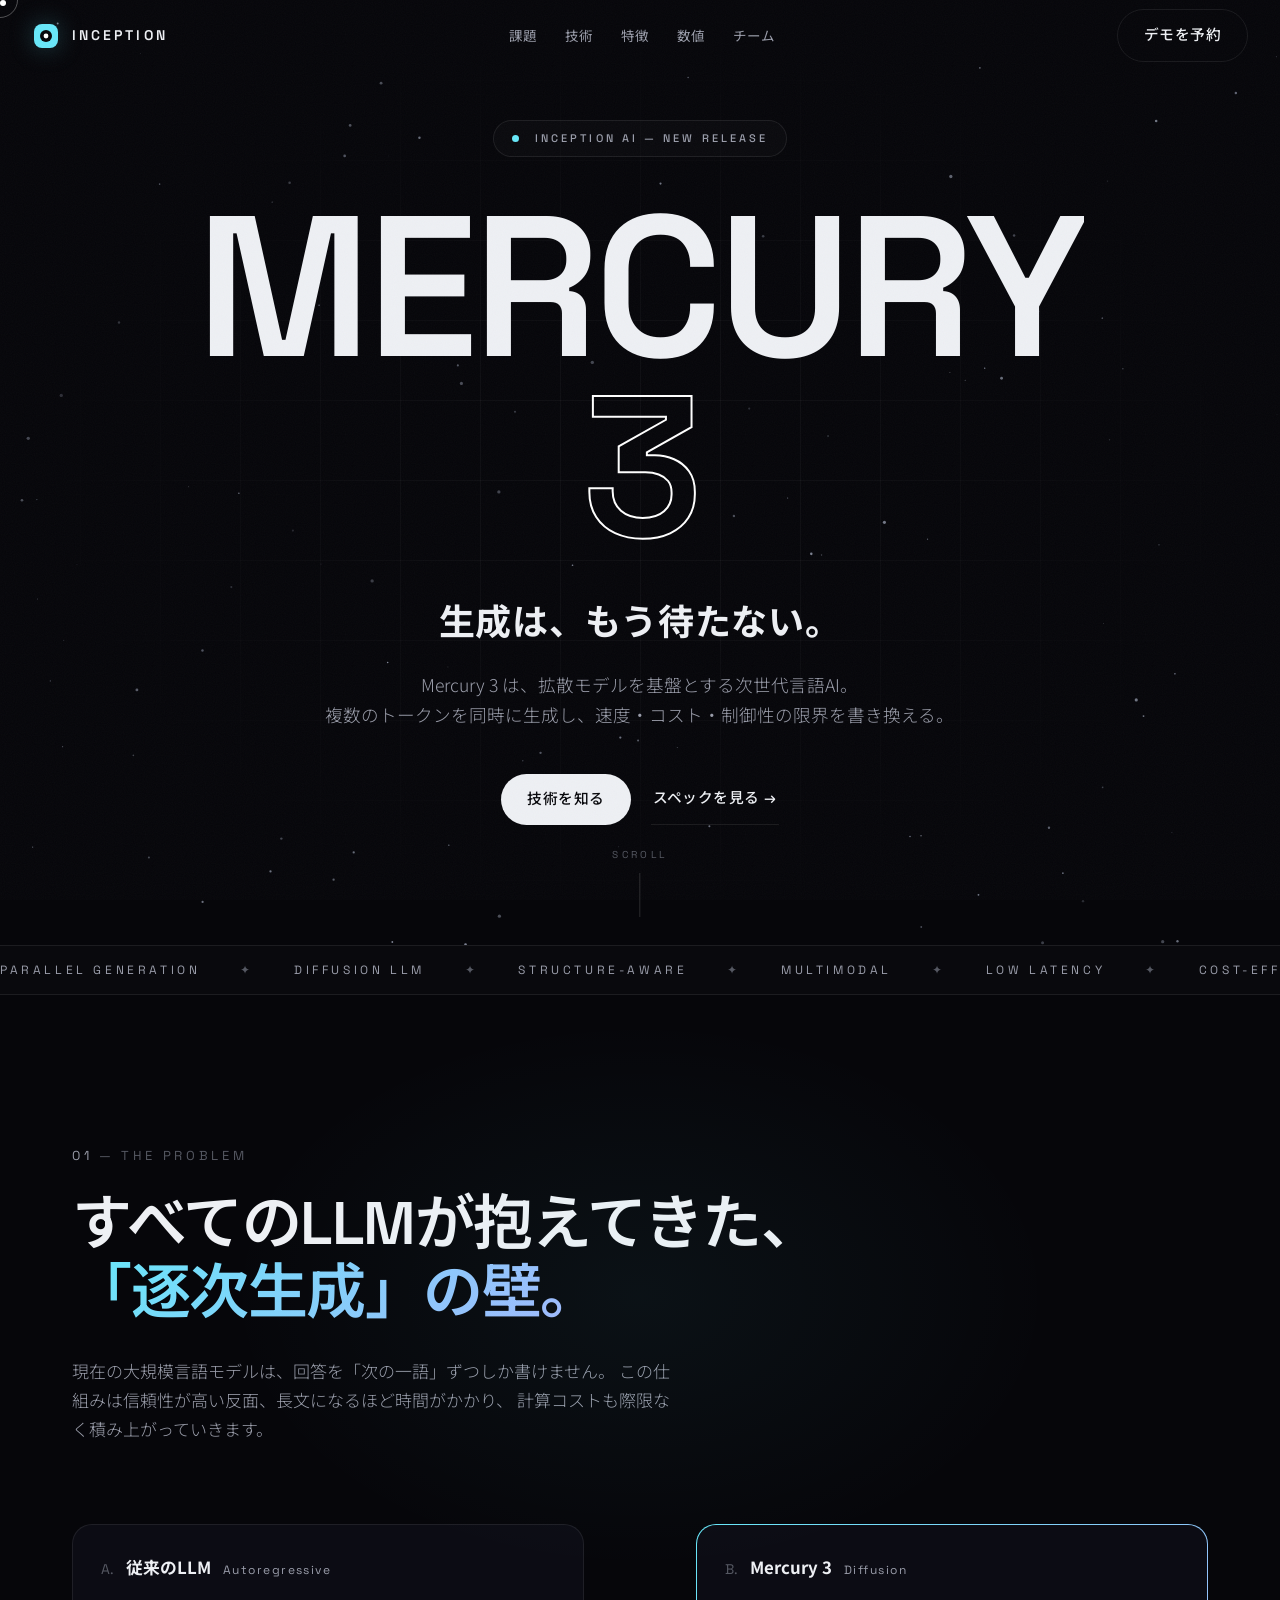
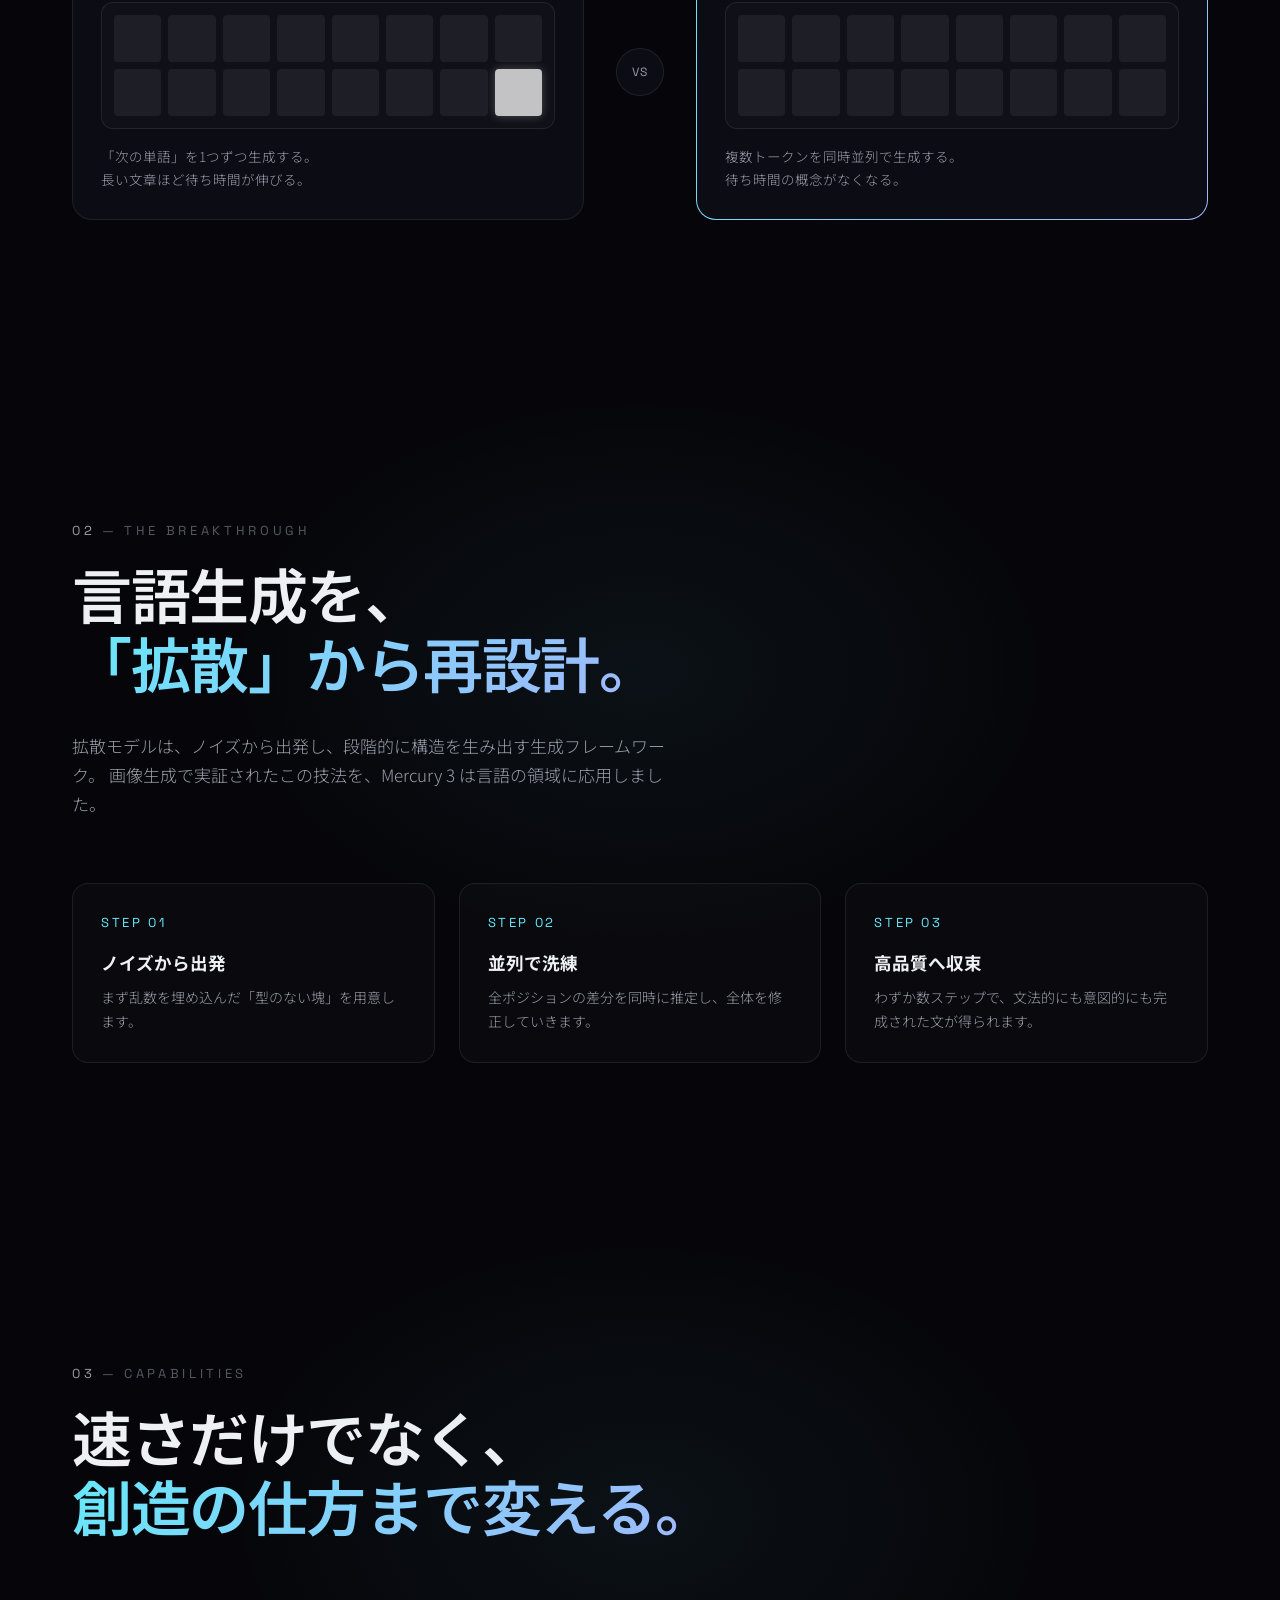
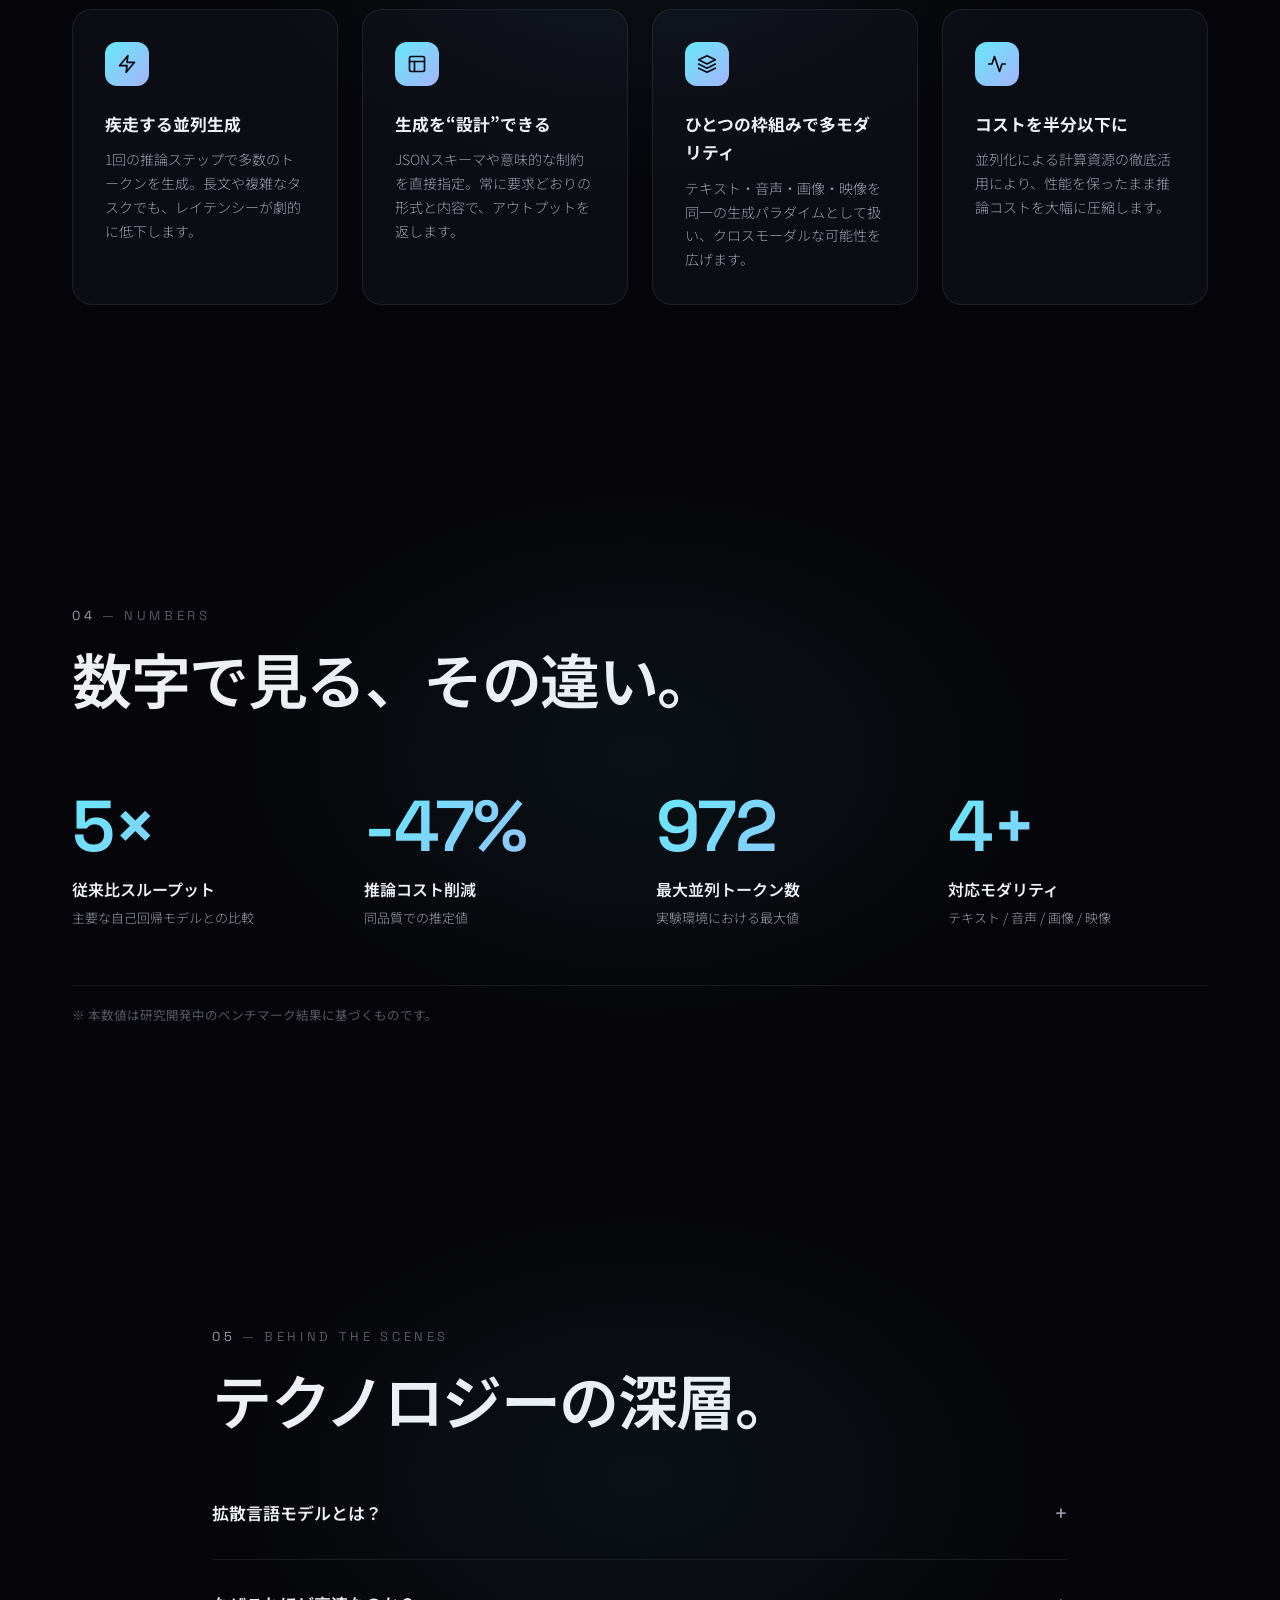
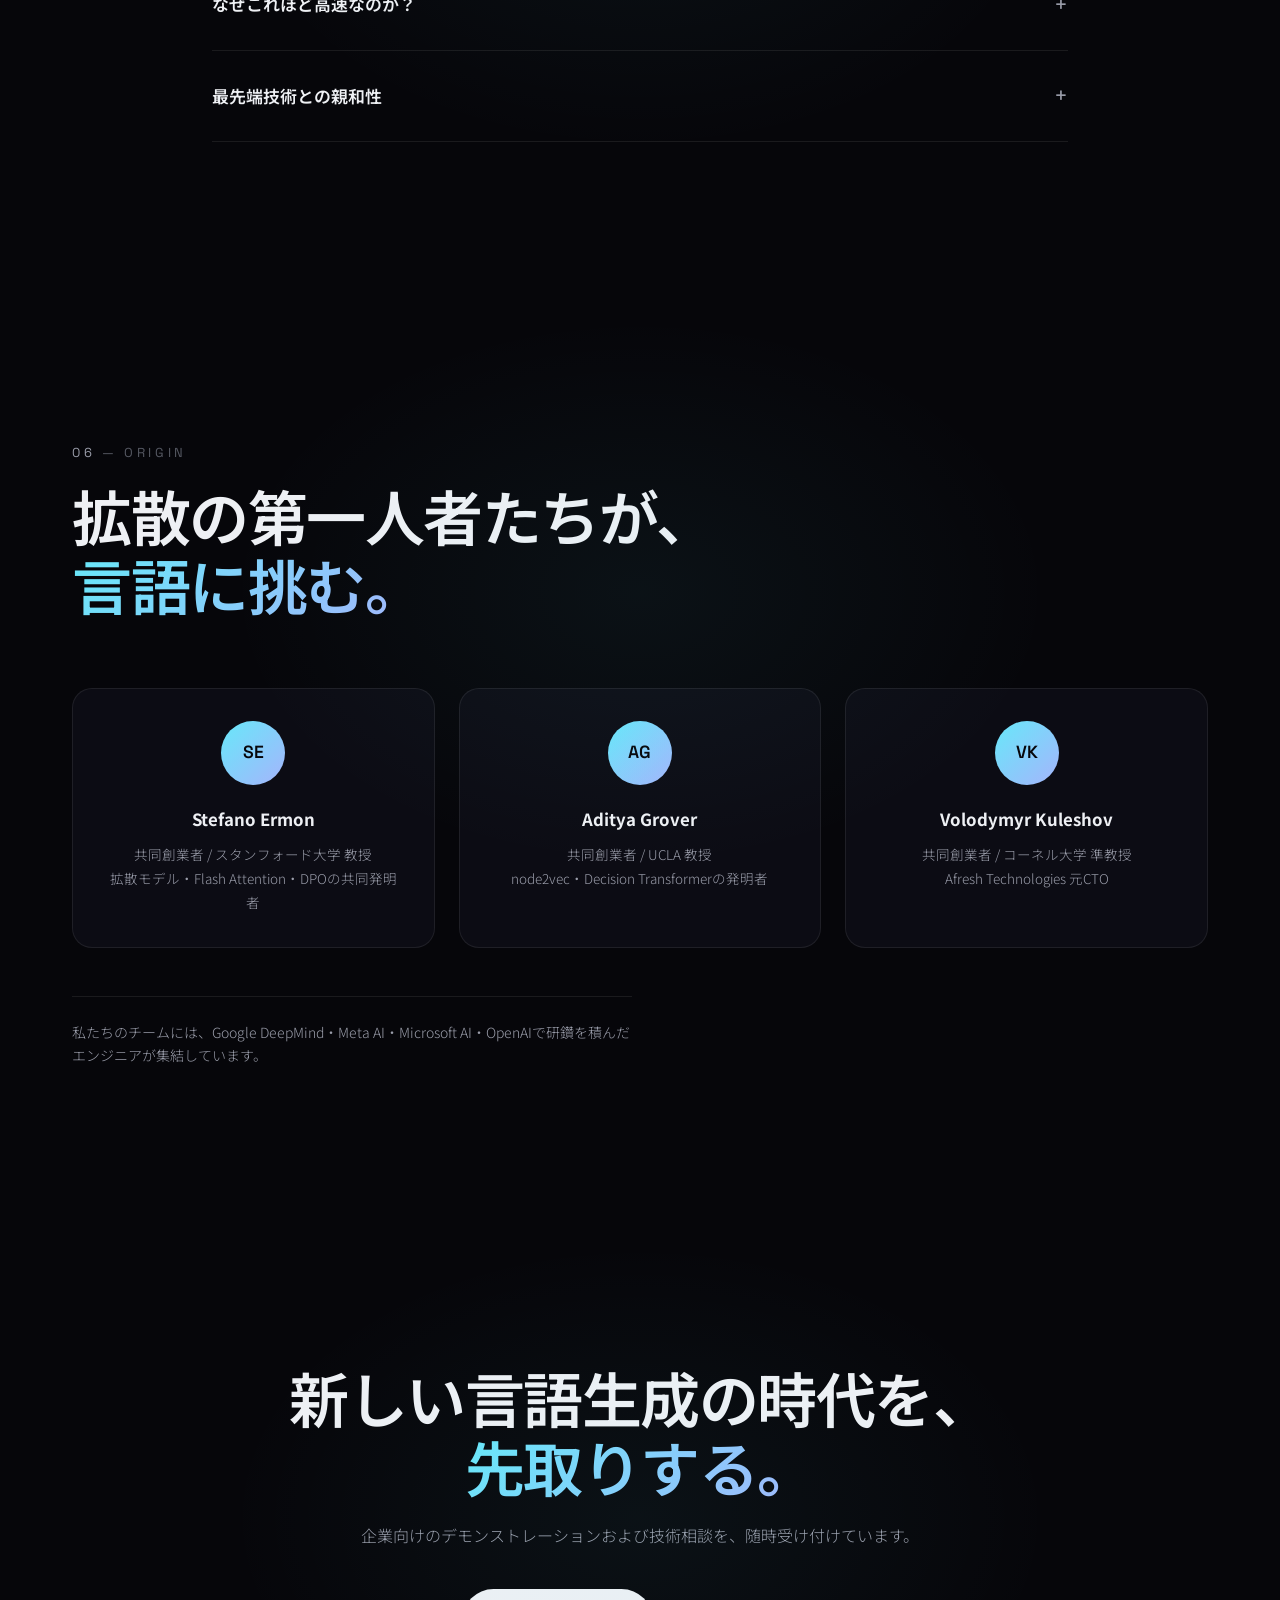
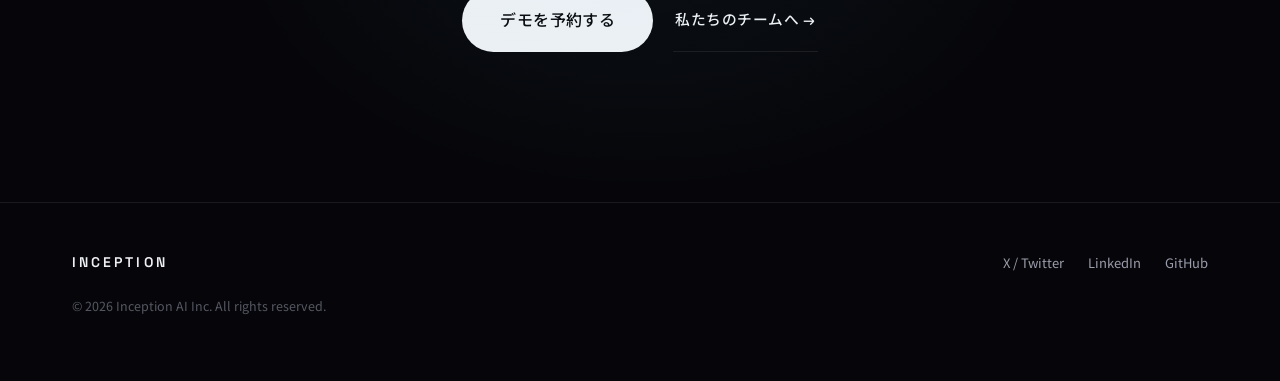
==== mercury3.html @ e7607555 "aa" ====
<!DOCTYPE html>
<html lang="ja">
<head>
<meta charset="UTF-8" />
<meta name="viewport" content="width=device-width, initial-scale=1.0" />
<meta name="description" content="Mercury 3 — Inceptionの拡散言語モデル。並列生成で言語AIの速度とコストを刷新。" />
<title>Mercury 3 — Inception AI</title>
<link rel="preconnect" href="https://fonts.googleapis.com" />
<link rel="preconnect" href="https://fonts.gstatic.com" crossorigin />
<link href="https://fonts.googleapis.com/css2?family=Space+Grotesk:wght@400;500;600;700&family=Noto+Sans+JP:wght@300;400;500;700;900&display=swap" rel="stylesheet" />
<style>
:root {
  --bg: #06060a;
  --bg-elev: #0c0c14;
  --fg: #eef0f4;
  --fg-dim: #9a9daa;
  --fg-faint: #555862;
  --line: rgba(255,255,255,.08);
  --cyan: #67e8f9;
  --violet: #a5b4fc;
  --pink: #f9a8d4;
  --grad: linear-gradient(135deg, var(--cyan), var(--violet));
  --font-display: "Space Grotesk", "Noto Sans JP", sans-serif;
  --font-body: "Noto Sans JP", sans-serif;
}

* { margin:0; padding:0; box-sizing:border-box; }
html { scroll-behavior:smooth; scroll-padding-top:88px; }
body {
  background:var(--bg);
  color:var(--fg);
  font-family:var(--font-body);
  line-height:1.7;
  -webkit-font-smoothing:antialiased;
  overflow-x:hidden;
}
body::after {
  content:"";
  position:fixed; inset:0;
  pointer-events:none;
  z-index:9999;
  opacity:.035;
  background-image:url("data:image/svg+xml,%3Csvg xmlns='http://www.w3.org/2000/svg' width='200' height='200'%3E%3Cfilter id='n'%3E%3CfeTurbulence type='fractalNoise' baseFrequency='0.9' numOctaves='2' stitchTiles='stitch'/%3E%3C/filter%3E%3Crect width='100%25' height='100%25' filter='url(%23n)'/%3E%3C/svg%3E");
}
::selection { background:rgba(103,232,249,.25); }
a { color:inherit; text-decoration:none; }
img, svg { display:block; }

.grad-text {
  background:var(--grad);
  -webkit-background-clip:text;
  background-clip:text;
  color:transparent;
}

/* ---------- Cursor ---------- */
.cursor-dot,
.cursor-ring {
  position:fixed; top:0; left:0;
  border-radius:50%;
  pointer-events:none;
  z-index:10000;
  display:none;
}
.cursor-dot {
  width:6px; height:6px;
  background:#fff;
}
.cursor-ring {
  width:36px; height:36px;
  border:1px solid rgba(255,255,255,.3);
  transition:width .25s ease, height .25s ease, border-color .25s ease;
  z-index:9999;
}
body.cursor-hover .cursor-ring {
  width:56px; height:56px;
  border-color:rgba(103,232,249,.55);
}
@media (pointer:fine) {
  .cursor-dot, .cursor-ring { display:block; }
}

/* ---------- Nav ---------- */
.nav {
  position:fixed; top:0; left:0; right:0;
  height:72px;
  display:flex; align-items:center; justify-content:space-between;
  padding:0 32px;
  z-index:100;
  transition:background .35s, backdrop-filter .35s, border-color .35s;
  border-bottom:1px solid transparent;
}
.nav.scrolled {
  background:rgba(6,6,10,.72);
  -webkit-backdrop-filter:blur(20px);
  backdrop-filter:blur(20px);
  border-color:var(--line);
}
.brand { display:flex; align-items:center; gap:12px; }
.brand-mark { filter:drop-shadow(0 0 12px rgba(103,232,249,.25)); }
.brand-name {
  font-family:var(--font-display);
  font-size:14px; font-weight:600;
  letter-spacing:.22em;
}
.nav-links { display:flex; gap:28px; }
.nav-links a {
  font-size:13.5px;
  color:var(--fg-dim);
  transition:color .25s;
}
.nav-links a:hover { color:var(--fg); }
.nav-cta { display:none; }
@media (min-width:900px) { .nav-cta { display:inline-flex; } }
@media (max-width:900px) { .nav-links { display:none; } }

/* ---------- Buttons ---------- */
.btn {
  display:inline-flex; align-items:center; gap:8px;
  padding:13px 26px;
  border-radius:999px;
  font-family:var(--font-display);
  font-size:.92rem; font-weight:500;
  letter-spacing:.03em;
  transition:all .3s ease;
  cursor:pointer;
  white-space:nowrap;
}
.btn-primary { background:var(--fg); color:#08080c; }
.btn-primary:hover {
  transform:translateY(-2px);
  box-shadow:0 0 44px rgba(255,255,255,.18);
}
.btn-ghost {
  border:1px solid var(--line);
  color:var(--fg);
}
.btn-ghost:hover { border-color:rgba(255,255,255,.35); background:rgba(255,255,255,.04); }
.btn-text {
  padding:6px 2px;
  border-bottom:1px solid var(--line);
  border-radius:0;
  color:var(--fg);
}
.btn-text:hover { border-bottom-color:var(--fg); }
.btn-lg { padding:18px 38px; font-size:1rem; }

/* ---------- Hero ---------- */
.hero {
  position:relative;
  min-height:100vh;
  display:flex; flex-direction:column;
  align-items:center; justify-content:center;
  text-align:center;
  padding:120px 24px 120px;
  overflow:hidden;
}
.hero-canvas {
  position:absolute; inset:0;
  width:100%; height:100%;
  pointer-events:none;
}
.hero-grid {
  position:absolute; inset:0;
  background:
    linear-gradient(rgba(255,255,255,.035) 1px, transparent 1px),
    linear-gradient(90deg, rgba(255,255,255,.035) 1px, transparent 1px);
  background-size:80px 80px;
  -webkit-mask-image:radial-gradient(ellipse at center, #000 20%, transparent 72%);
  mask-image:radial-gradient(ellipse at center, #000 20%, transparent 72%);
}
.hero-inner { position:relative; z-index:2; max-width:1000px; }
.badge {
  display:inline-flex; align-items:center; gap:10px;
  padding:8px 18px;
  border:1px solid var(--line);
  border-radius:999px;
  font-family:var(--font-display);
  font-size:11px; font-weight:500;
  letter-spacing:.28em;
  color:var(--fg-dim);
  margin-bottom:40px;
  background:rgba(255,255,255,.02);
}
.pulse-dot {
  width:7px; height:7px;
  border-radius:50%;
  background:var(--cyan);
  animation:pulse 2.2s infinite;
}
@keyframes pulse {
  0% { box-shadow:0 0 0 0 rgba(103,232,249,.45); }
  70% { box-shadow:0 0 0 9px rgba(103,232,249,0); }
  100% { box-shadow:0 0 0 0 rgba(103,232,249,0); }
}
.hero-title { margin-bottom:32px; }
.title-line { display:block; overflow:hidden; }
.title-en {
  display:inline-block;
  font-family:var(--font-display);
  font-weight:600;
  font-size:clamp(4.5rem, 17vw, 12.5rem);
  line-height:.9;
  letter-spacing:-.025em;
}
.title-3 {
  color:transparent;
  -webkit-text-stroke:2px #fff;
}
.hero-title .reveal-char {
  opacity:0;
  transform:translateY(36px);
  filter:blur(10px);
  transition:opacity .9s cubic-bezier(.2,.7,.2,1),
             transform .9s cubic-bezier(.2,.7,.2,1),
             filter .9s cubic-bezier(.2,.7,.2,1);
}
.loaded .hero-title .reveal-char {
  opacity:1;
  transform:none;
  filter:blur(0);
}
.hero-tagline {
  font-size:clamp(1.25rem, 3.4vw, 2.25rem);
  font-weight:700;
  letter-spacing:.02em;
  margin-bottom:20px;
}
.hero-desc {
  font-size:clamp(.95rem, 1.6vw, 1.1rem);
  color:var(--fg-dim);
  max-width:44em;
  margin:0 auto 44px;
  font-weight:300;
}
.hero-actions { display:flex; gap:20px; justify-content:center; flex-wrap:wrap; }
.hero-scroll {
  position:absolute; bottom:28px; left:50%;
  transform:translateX(-50%);
  display:flex; flex-direction:column; align-items:center;
  gap:10px;
  font-family:var(--font-display);
  font-size:10px;
  letter-spacing:.34em;
  color:var(--fg-faint);
}
.scroll-line {
  width:1px; height:44px;
  background:rgba(255,255,255,.15);
  overflow:hidden;
  position:relative;
}
.scroll-line::after {
  content:"";
  position:absolute; left:0; top:-44px;
  width:100%; height:44px;
  background:var(--fg);
  animation:scrollline 1.8s ease-in-out infinite;
}
@keyframes scrollline {
  0% { top:-44px; }
  100% { top:44px; }
}

/* ---------- Marquee ---------- */
.marquee {
  border-top:1px solid var(--line);
  border-bottom:1px solid var(--line);
  overflow:hidden;
  padding:14px 0;
  background:rgba(255,255,255,.012);
}
.marquee-track {
  display:flex;
  width:max-content;
  gap:40px;
  animation:marquee 28s linear infinite;
}
.marquee-track span {
  font-family:var(--font-display);
  font-size:12px;
  letter-spacing:.3em;
  color:var(--fg-dim);
  white-space:nowrap;
}
.marquee-track .dot { color:var(--fg-faint); }
@keyframes marquee {
  from { transform:translateX(0); }
  to { transform:translateX(-50%); }
}

/* ---------- Sections ---------- */
.section { position:relative; padding:150px 0; }
.section::before {
  content:"";
  position:absolute;
  top:0; left:50%;
  transform:translateX(-50%);
  width:min(900px, 90vw);
  height:600px;
  background:radial-gradient(ellipse at center, rgba(103,232,249,.05), transparent 65%);
  pointer-events:none;
}
.container { max-width:1200px; margin:0 auto; padding:0 32px; }
.container.narrow { max-width:920px; }
.section-tag {
  font-family:var(--font-display);
  font-size:13px;
  letter-spacing:.28em;
  color:var(--fg-dim);
  margin-bottom:22px;
  text-transform:uppercase;
}
.section-tag span { color:var(--fg-faint); }
.section-title {
  font-family:var(--font-display);
  font-size:clamp(2rem, 5vw, 3.75rem);
  font-weight:600;
  letter-spacing:-.025em;
  line-height:1.15;
  margin-bottom:30px;
}
.section-lead {
  color:var(--fg-dim);
  font-size:1.0625rem;
  font-weight:300;
  max-width:36em;
}

/* ---------- Compare / Problem ---------- */
.compare-wrap {
  display:grid;
  grid-template-columns:1fr auto 1fr;
  gap:32px;
  align-items:stretch;
  margin-top:80px;
}
.compare-lane {
  background:var(--bg-elev);
  border:1px solid var(--line);
  border-radius:20px;
  padding:28px;
  transition:border-color .3s;
}
.compare-lane.highlight {
  border:1px solid transparent;
  background:
    linear-gradient(var(--bg-elev), var(--bg-elev)) padding-box,
    var(--grad) border-box;
}
.lane-head { display:flex; align-items:baseline; gap:12px; margin-bottom:20px; }
.lane-idx {
  font-family:var(--font-display);
  font-size:14px;
  color:var(--fg-faint);
}
.lane-name { font-weight:700; font-size:1.05rem; }
.lane-sub {
  font-family:var(--font-display);
  font-size:12px;
  letter-spacing:.12em;
  color:var(--fg-dim);
}
.lane-track {
  display:grid;
  grid-template-columns:repeat(8, 1fr);
  gap:7px;
  padding:12px;
  background:rgba(255,255,255,.02);
  border:1px solid var(--line);
  border-radius:12px;
}
.tile {
  aspect-ratio:1;
  border-radius:4px;
  background:rgba(255,255,255,.06);
  transition:background .2s ease, box-shadow .2s ease;
}
.tile.on-ar {
  background:rgba(255,255,255,.75);
  box-shadow:0 0 10px rgba(255,255,255,.25);
}
.tile.on-diff {
  background:var(--grad);
  box-shadow:0 0 12px rgba(103,232,249,.4);
}
.lane-note {
  margin-top:16px;
  font-size:13.5px;
  color:var(--fg-dim);
  font-weight:300;
}
.compare-vs {
  align-self:center;
  width:48px; height:48px;
  display:flex; align-items:center; justify-content:center;
  border-radius:50%;
  background:var(--bg-elev);
  border:1px solid var(--line);
  font-family:var(--font-display);
  font-size:12px;
  letter-spacing:.05em;
  color:var(--fg-dim);
}

/* ---------- Solution steps ---------- */
.solution-steps {
  display:grid;
  grid-template-columns:repeat(auto-fit, minmax(240px, 1fr));
  gap:24px;
  margin-top:64px;
}
.step {
  padding:28px;
  background:rgba(255,255,255,.02);
  border:1px solid var(--line);
  border-radius:16px;
  transition:transform .3s, border-color .3s;
}
.step:hover { transform:translateY(-3px); border-color:rgba(165,180,252,.35); }
.step-num {
  font-family:var(--font-display);
  font-size:13px;
  color:var(--cyan);
  letter-spacing:.2em;
  display:block;
  margin-bottom:14px;
}
.step h3 { font-size:1.1rem; margin-bottom:8px; }
.step p { font-size:14px; color:var(--fg-dim); font-weight:300; }

/* ---------- Features ---------- */
.feature-grid {
  display:grid;
  grid-template-columns:repeat(auto-fit, minmax(260px, 1fr));
  gap:24px;
  margin-top:64px;
}
.feature-card {
  background:var(--bg-elev);
  border:1px solid var(--line);
  border-radius:20px;
  padding:32px;
  transition:transform .35s, border-color .35s;
}
.feature-card:hover {
  transform:translateY(-4px);
  border-color:rgba(103,232,249,.35);
}
.feature-icon {
  width:44px; height:44px;
  border-radius:12px;
  background:var(--grad);
  color:#06060a;
  display:flex; align-items:center; justify-content:center;
  margin-bottom:24px;
}
.feature-card h3 { font-size:1.05rem; margin-bottom:10px; }
.feature-card p { font-size:14px; color:var(--fg-dim); font-weight:300; }

/* ---------- Metrics ---------- */
.metrics-grid {
  display:grid;
  grid-template-columns:repeat(auto-fit, minmax(200px, 1fr));
  gap:32px;
  margin-top:64px;
}
.metric { padding:8px 0; }
.metric-value {
  font-family:var(--font-display);
  font-size:clamp(2.8rem, 6vw, 4.5rem);
  font-weight:600;
  letter-spacing:-.03em;
  line-height:1;
  background:var(--grad);
  -webkit-background-clip:text;
  background-clip:text;
  color:transparent;
  margin-bottom:14px;
}
.metric-label { font-weight:600; font-size:1rem; }
.metric-sub { font-size:13px; color:var(--fg-dim); margin-top:4px; font-weight:300; }
.metrics-note {
  margin-top:48px;
  font-size:12.5px;
  color:var(--fg-faint);
  border-top:1px solid var(--line);
  padding-top:18px;
}

/* ---------- Accordion ---------- */
.accordion { border-bottom:1px solid var(--line); }
.accordion summary {
  padding:26px 0;
  font-size:1.06rem;
  font-weight:600;
  cursor:pointer;
  list-style:none;
  display:flex;
  justify-content:space-between;
  align-items:center;
  transition:color .25s;
}
.accordion summary::-webkit-details-marker { display:none; }
.accordion summary::after {
  content:"+";
  font-family:var(--font-display);
  font-size:1.4rem;
  font-weight:400;
  color:var(--fg-dim);
  transition:transform .3s;
}
.accordion[open] summary::after { content:"×"; }
.accordion[open] summary { color:var(--cyan); }
.accordion-body {
  padding:0 24px 28px 0;
  color:var(--fg-dim);
  font-size:14.5px;
  font-weight:300;
  max-width:58em;
}
.accordion-body p + p { margin-top:12px; }

/* ---------- Team ---------- */
.team-grid {
  display:grid;
  grid-template-columns:repeat(auto-fit, minmax(260px, 1fr));
  gap:24px;
  margin-top:64px;
}
.team-card {
  background:var(--bg-elev);
  border:1px solid var(--line);
  border-radius:20px;
  padding:32px;
  text-align:center;
  transition:transform .3s, border-color .3s;
}
.team-card:hover { transform:translateY(-4px); border-color:rgba(165,180,252,.35); }
.avatar {
  width:64px; height:64px;
  border-radius:50%;
  margin:0 auto 20px;
  background:var(--grad);
  display:flex; align-items:center; justify-content:center;
  font-family:var(--font-display);
  font-weight:600;
  font-size:1.1rem;
  color:#06060a;
}
.team-card h3 { font-size:1.05rem; margin-bottom:8px; }
.team-card p { font-size:13.5px; color:var(--fg-dim); font-weight:300; line-height:1.8; }
.team-note {
  margin-top:48px;
  padding-top:24px;
  border-top:1px solid var(--line);
  color:var(--fg-dim);
  font-size:14px;
  font-weight:300;
  max-width:40em;
}

/* ---------- CTA ---------- */
.cta-section { text-align:center; }
.cta-section .section-title { margin-bottom:16px; }
.cta-section p { color:var(--fg-dim); margin-bottom:40px; font-weight:300; }
.cta-actions { display:flex; gap:20px; justify-content:center; flex-wrap:wrap; }

/* ---------- Footer ---------- */
footer {
  padding:48px 0 64px;
  border-top:1px solid var(--line);
}
.footer-inner {
  max-width:1200px;
  margin:0 auto;
  padding:0 32px;
  display:flex;
  justify-content:space-between;
  align-items:center;
  flex-wrap:wrap;
  gap:20px;
}
.footer-brand {
  font-family:var(--font-display);
  font-weight:600;
  letter-spacing:.22em;
  font-size:14px;
}
.footer-links { display:flex; gap:24px; }
.footer-links a { font-size:13px; color:var(--fg-dim); transition:color .25s; }
.footer-links a:hover { color:var(--fg); }
.footer-copy { font-size:12.5px; color:var(--fg-faint); width:100%; }

/* ---------- Reveal ---------- */
.reveal {
  opacity:0;
  transform:translateY(28px);
  transition:opacity .9s cubic-bezier(.2,.7,.2,1),
             transform .9s cubic-bezier(.2,.7,.2,1);
}
.reveal.visible { opacity:1; transform:none; }

/* ---------- Responsive ---------- */
@media (max-width:900px) {
  .section { padding:100px 0; }
  .compare-wrap { grid-template-columns:1fr; gap:20px; }
  .compare-vs { margin:0 auto; }
  .nav { padding:0 20px; }
  .container { padding:0 20px; }
  .hero { padding:110px 20px 100px; }
}
@media (max-width:480px) {
  .lane-track { grid-template-columns:repeat(8, autofr); gap:5px; }
  .btn-lg { padding:15px 28px; }
}

/* ---------- Reduced Motion ---------- */
@media (prefers-reduced-motion: reduce) {
  *, *::before, *::after {
    animation-duration:.001s !important;
    animation-iteration-count:1 !important;
    transition-duration:.001s !important;
  }
  .reveal, .hero-title .reveal-char {
    opacity:1 !important;
    transform:none !important;
    filter:none !important;
  }
}
</style>
</head>
<body>

<!-- Custom Cursor -->
<div class="cursor-dot" aria-hidden="true"></div>
<div class="cursor-ring" aria-hidden="true"></div>

<!-- Navigation -->
<header class="nav" id="nav">
  <a href="#hero" class="brand">
    <span class="brand-mark">
      <svg width="28" height="28" viewBox="0 0 28 28" fill="none" aria-hidden="true">
        <defs>
          <linearGradient id="brandGrad" x1="0" y1="0" x2="28" y2="28">
            <stop stop-color="#67e8f9" />
            <stop offset="1" stop-color="#a5b4fc" />
          </linearGradient>
        </defs>
        <rect x="2" y="2" width="24" height="24" rx="8" fill="url(#brandGrad)" />
        <circle cx="14" cy="14" r="6" fill="#06060a" />
        <circle cx="14" cy="14" r="2.4" fill="#fff" />
      </svg>
    </span>
    <span class="brand-name">INCEPTION</span>
  </a>
  <nav class="nav-links" aria-label="メインナビゲーション">
    <a href="#problem">課題</a>
    <a href="#solution">技術</a>
    <a href="#features">特徴</a>
    <a href="#metrics">数値</a>
    <a href="#team">チーム</a>
  </nav>
  <a href="#contact" class="btn btn-ghost nav-cta">デモを予約</a>
</header>

<main>

  <!-- ============ HERO ============ -->
  <section class="hero" id="hero">
    <canvas class="hero-canvas" id="hero-canvas" aria-hidden="true"></canvas>
    <div class="hero-grid" aria-hidden="true"></div>

    <div class="hero-inner">
      <div class="badge"><span class="pulse-dot"></span>&nbsp;INCEPTION AI — NEW RELEASE</div>
      <h1 class="hero-title">
        <span class="title-line"><span class="title-en reveal-char">MERCURY</span></span>
        <span class="title-line"><span class="title-en title-3 reveal-char">3</span></span>
      </h1>
      <p class="hero-tagline">生成は、もう待たない。</p>
      <p class="hero-desc">
        Mercury 3 は、拡散モデルを基盤とする次世代言語AI。<br />
        複数のトークンを同時に生成し、速度・コスト・制御性の限界を書き換える。
      </p>
      <div class="hero-actions">
        <a href="#solution" class="btn btn-primary">技術を知る</a>
        <a href="#metrics" class="btn btn-text">スペックを見る →</a>
      </div>
    </div>

    <div class="hero-scroll" aria-hidden="true">
      SCROLL
      <div class="scroll-line"></div>
    </div>
  </section>

  <!-- ============ MARQUEE ============ -->
  <div class="marquee" aria-hidden="true">
    <div class="marquee-track">
      <span>PARALLEL GENERATION</span><span class="dot">✦</span>
      <span>DIFFUSION LLM</span><span class="dot">✦</span>
      <span>STRUCTURE-AWARE</span><span class="dot">✦</span>
      <span>MULTIMODAL</span><span class="dot">✦</span>
      <span>LOW LATENCY</span><span class="dot">✦</span>
      <span>COST-EFFICIENT</span><span class="dot">✦</span>
      <span>PARALLEL GENERATION</span><span class="dot">✦</span>
      <span>DIFFUSION LLM</span><span class="dot">✦</span>
      <span>STRUCTURE-AWARE</span><span class="dot">✦</span>
      <span>MULTIMODAL</span><span class="dot">✦</span>
      <span>LOW LATENCY</span><span class="dot">✦</span>
      <span>COST-EFFICIENT</span><span class="dot">✦</span>
    </div>
  </div>

  <!-- ============ PROBLEM ============ -->
  <section class="section" id="problem">
    <div class="container">
      <p class="section-tag reveal">01 <span>— THE PROBLEM</span></p>
      <h2 class="section-title reveal">すべてのLLMが抱えてきた、<br /><span class="grad-text">「逐次生成」の壁。</span></h2>
      <p class="section-lead reveal">
        現在の大規模言語モデルは、回答を「次の一語」ずつしか書けません。
        この仕組みは信頼性が高い反面、長文になるほど時間がかかり、
        計算コストも際限なく積み上がっていきます。
      </p>

      <div class="compare-wrap">
        <div class="compare-lane reveal">
          <div class="lane-head">
            <span class="lane-idx">A.</span>
            <span class="lane-name">従来のLLM</span>
            <span class="lane-sub">Autoregressive</span>
          </div>
          <div class="lane-track ar-track" id="ar-track"></div>
          <p class="lane-note">「次の単語」を1つずつ生成する。<br />長い文章ほど待ち時間が伸びる。</p>
        </div>

        <div class="compare-vs reveal" aria-hidden="true">VS</div>

        <div class="compare-lane highlight reveal">
          <div class="lane-head">
            <span class="lane-idx">B.</span>
            <span class="lane-name">Mercury 3</span>
            <span class="lane-sub">Diffusion</span>
          </div>
          <div class="lane-track diff-track" id="diff-track"></div>
          <p class="lane-note">複数トークンを同時並列で生成する。<br />待ち時間の概念がなくなる。</p>
        </div>
      </div>
    </div>
  </section>

  <!-- ============ SOLUTION ============ -->
  <section class="section" id="solution">
    <div class="container">
      <p class="section-tag reveal">02 <span>— THE BREAKTHROUGH</span></p>
      <h2 class="section-title reveal">言語生成を、<br /><span class="grad-text">「拡散」から再設計。</span></h2>
      <p class="section-lead reveal">
        拡散モデルは、ノイズから出発し、段階的に構造を生み出す生成フレームワーク。
        画像生成で実証されたこの技法を、Mercury 3 は言語の領域に応用しました。
      </p>

      <div class="solution-steps">
        <div class="step reveal" data-delay="0">
          <span class="step-num">STEP 01</span>
          <h3>ノイズから出発</h3>
          <p>まず乱数を埋め込んだ「型のない塊」を用意します。</p>
        </div>
        <div class="step reveal" data-delay="120">
          <span class="step-num">STEP 02</span>
          <h3>並列で洗練</h3>
          <p>全ポジションの差分を同時に推定し、全体を修正していきます。</p>
        </div>
        <div class="step reveal" data-delay="240">
          <span class="step-num">STEP 03</span>
          <h3>高品質へ収束</h3>
          <p>わずか数ステップで、文法的にも意図的にも完成された文が得られます。</p>
        </div>
      </div>
    </div>
  </section>

  <!-- ============ FEATURES ============ -->
  <section class="section" id="features">
    <div class="container">
      <p class="section-tag reveal">03 <span>— CAPABILITIES</span></p>
      <h2 class="section-title reveal">速さだけでなく、<br /><span class="grad-text">創造の仕方まで変える。</span></h2>

      <div class="feature-grid">
        <article class="feature-card reveal">
          <div class="feature-icon">
            <svg width="20" height="20" viewBox="0 0 24 24" fill="none" stroke="currentColor" stroke-width="2" stroke-linecap="round" stroke-linejoin="round"><polygon points="13 2 3 14 12 14 11 22 21 10 12 10 13 2" /></svg>
          </div>
          <h3>疾走する並列生成</h3>
          <p>1回の推論ステップで多数のトークンを生成。長文や複雑なタスクでも、レイテンシーが劇的に低下します。</p>
        </article>

        <article class="feature-card reveal" data-delay="100">
          <div class="feature-icon">
            <svg width="20" height="20" viewBox="0 0 24 24" fill="none" stroke="currentColor" stroke-width="2" stroke-linecap="round" stroke-linejoin="round"><rect x="3" y="3" width="18" height="18" rx="2" /><line x1="3" y1="9" x2="21" y2="9" /><line x1="9" y1="21" x2="9" y2="9" /></svg>
          </div>
          <h3>生成を“設計”できる</h3>
          <p>JSONスキーマや意味的な制約を直接指定。常に要求どおりの形式と内容で、アウトプットを返します。</p>
        </article>

        <article class="feature-card reveal" data-delay="200">
          <div class="feature-icon">
            <svg width="20" height="20" viewBox="0 0 24 24" fill="none" stroke="currentColor" stroke-width="2" stroke-linecap="round" stroke-linejoin="round"><polygon points="12 2 2 7 12 12 22 7 12 2" /><polyline points="2 17 12 22 22 17" /><polyline points="2 12 12 17 22 12" /></svg>
          </div>
          <h3>ひとつの枠組みで多モダリティ</h3>
          <p>テキスト・音声・画像・映像を同一の生成パラダイムとして扱い、クロスモーダルな可能性を広げます。</p>
        </article>

        <article class="feature-card reveal" data-delay="300">
          <div class="feature-icon">
            <svg width="20" height="20" viewBox="0 0 24 24" fill="none" stroke="currentColor" stroke-width="2" stroke-linecap="round" stroke-linejoin="round"><polyline points="22 12 18 12 15 21 9 3 6 12 2 12" /></svg>
          </div>
          <h3>コストを半分以下に</h3>
          <p>並列化による計算資源の徹底活用により、性能を保ったまま推論コストを大幅に圧縮します。</p>
        </article>
      </div>
    </div>
  </section>

  <!-- ============ METRICS ============ -->
  <section class="section" id="metrics">
    <div class="container">
      <p class="section-tag reveal">04 <span>— NUMBERS</span></p>
      <h2 class="section-title reveal">数字で見る、その違い。</h2>

      <div class="metrics-grid">
        <div class="metric reveal">
          <div class="metric-value"><span class="count" data-count="5" data-suffix="×">0</span></div>
          <div class="metric-label">従来比スループット</div>
          <div class="metric-sub">主要な自己回帰モデルとの比較</div>
        </div>
        <div class="metric reveal" data-delay="100">
          <div class="metric-value"><span class="count" data-count="50" data-prefix="-" data-suffix="%">0</span></div>
          <div class="metric-label">推論コスト削減</div>
          <div class="metric-sub">同品質での推定値</div>
        </div>
        <div class="metric reveal" data-delay="200">
          <div class="metric-value"><span class="count" data-count="1024">0</span></div>
          <div class="metric-label">最大並列トークン数</div>
          <div class="metric-sub">実験環境における最大値</div>
        </div>
        <div class="metric reveal" data-delay="300">
          <div class="metric-value"><span class="count" data-count="4" data-suffix="+">0</span></div>
          <div class="metric-label">対応モダリティ</div>
          <div class="metric-sub">テキスト / 音声 / 画像 / 映像</div>
        </div>
      </div>

      <p class="metrics-note">※ 本数値は研究開発中のベンチマーク結果に基づくものです。</p>
    </div>
  </section>

  <!-- ============ SCIENCE ============ -->
  <section class="section" id="science">
    <div class="container narrow">
      <p class="section-tag reveal">05 <span>— BEHIND THE SCENES</span></p>
      <h2 class="section-title reveal">テクノロジーの深層。</h2>

      <details class="accordion reveal">
        <summary>拡散言語モデルとは？</summary>
        <div class="accordion-body">
          <p>テキストにノイズを加え、それを少しずつ取り除くように学習することで、生成過程そのものを「並列」にします。始点から直接答えを書くのではなく、全体の形を徐々に固めていくため、複数トークンの生成が同時に進行します。</p>
        </div>
      </details>

      <details class="accordion reveal">
        <summary>なぜこれほど高速なのか？</summary>
        <div class="accordion-body">
          <p>自己回帰モデルは N 個のトークンを生成するのに N 回の推論が必要ですが、Mercury 3 は数回〜十数回の反復処理で全体を仕上げます。GPUなど並列ハードウェアとの親和性も高く、理論上の演算量も圧倒的に少なくなります。</p>
        </div>
      </details>

      <details class="accordion reveal">
        <summary>最先端技術との親和性</summary>
        <div class="accordion-body">
          <p>Flash Attentionに代表される既存の最適化技術は、そのまま適用可能です。さらに、拡散モデル由来の強力な制御手法を組み合わせることで、自由な生成と厳密な制約の両立を実現しています。</p>
        </div>
      </details>
    </div>
  </section>

  <!-- ============ TEAM ============ -->
  <section class="section" id="team">
    <div class="container">
      <p class="section-tag reveal">06 <span>— ORIGIN</span></p>
      <h2 class="section-title reveal">拡散の第一人者たちが、<br /><span class="grad-text">言語に挑む。</span></h2>

      <div class="team-grid">
        <article class="team-card reveal">
          <div class="avatar">SE</div>
          <h3>Stefano Ermon</h3>
          <p>共同創業者 / スタンフォード大学 教授<br />拡散モデル・Flash Attention・DPOの共同発明者</p>
        </article>
        <article class="team-card reveal" data-delay="100">
          <div class="avatar">AG</div>
          <h3>Aditya Grover</h3>
          <p>共同創業者 / UCLA 教授<br />node2vec・Decision Transformerの発明者</p>
        </article>
        <article class="team-card reveal" data-delay="200">
          <div class="avatar">VK</div>
          <h3>Volodymyr Kuleshov</h3>
          <p>共同創業者 / コーネル大学 準教授<br />Afresh Technologies 元CTO</p>
        </article>
      </div>

      <p class="team-note reveal">
        私たちのチームには、Google DeepMind・Meta AI・Microsoft AI・OpenAIで研鑽を積んだエンジニアが集結しています。
      </p>
    </div>
  </section>

  <!-- ============ CTA ============ -->
  <section class="section cta-section" id="contact">
    <div class="container">
      <h2 class="section-title reveal">新しい言語生成の時代を、<br /><span class="grad-text">先取りする。</span></h2>
      <p class="reveal">企業向けのデモンストレーションおよび技術相談を、随時受け付けています。</p>
      <div class="cta-actions reveal">
        <a href="mailto:hello@inception.ai" class="btn btn-primary btn-lg">デモを予約する</a>
        <a href="#team" class="btn btn-text">私たちのチームへ →</a>
      </div>
    </div>
  </section>

</main>

<footer>
  <div class="footer-inner">
    <div class="footer-brand">INCEPTION</div>
    <div class="footer-links">
      <a href="#">X / Twitter</a>
      <a href="#">LinkedIn</a>
      <a href="#">GitHub</a>
    </div>
    <p class="footer-copy">© 2026 Inception AI Inc. All rights reserved.</p>
  </div>
</footer>

<noscript>
  <style>
    .reveal, .hero-title .reveal-char { opacity:1 !important; transform:none !important; filter:none !important; }
  </style>
</noscript>

<script>
(function () {
  'use strict';

  const reduceMotion = window.matchMedia('(prefers-reduced-motion: reduce)').matches;

  /* ---------- Hero title load animation ---------- */
  document.body.classList.add('loaded');
  const heroChars = document.querySelectorAll('.hero-title .reveal-char');
  heroChars.forEach(function (c, i) {
    c.style.transitionDelay = (i * 0.07) + 's';
  });

  /* ---------- Reveal on scroll ---------- */
  document.querySelectorAll('[data-delay]').forEach(function (el) {
    el.style.transitionDelay = el.dataset.delay + 'ms';
  });
  const io = new IntersectionObserver(function (entries) {
    entries.forEach(function (entry) {
      if (entry.isIntersecting) {
        entry.target.classList.add('visible');
        io.unobserve(entry.target);
      }
    });
  }, { threshold: 0.15, rootMargin: '0px 0px -40px 0px' });
  document.querySelectorAll('.reveal').forEach(function (el) { io.observe(el); });

  /* ---------- Nav state ---------- */
  const nav = document.getElementById('nav');
  window.addEventListener('scroll', function () {
    nav.classList.toggle('scrolled', window.scrollY > 30);
  }, { passive: true });

  /* ---------- Custom cursor ---------- */
  if (window.matchMedia('(pointer: fine)').matches && !reduceMotion) {
    const dot = document.querySelector('.cursor-dot');
    const ring = document.querySelector('.cursor-ring');
    let mx = 0, my = 0, rx = 0, ry = 0;

    window.addEventListener('mousemove', function (e) {
      mx = e.clientX; my = e.clientY;
      dot.style.transform = 'translate(' + mx + 'px,' + my + 'px) translate(-50%,-50%)';
    });

    (function ringLoop() {
      rx += (mx - rx) * 0.15;
      ry += (my - ry) * 0.15;
      ring.style.transform = 'translate(' + rx + 'px,' + ry + 'px) translate(-50%,-50%)';
      requestAnimationFrame(ringLoop);
    })();

    document.querySelectorAll('a, button, .feature-card, summary, .step').forEach(function (el) {
      el.addEventListener('mouseenter', function () { document.body.classList.add('cursor-hover'); });
      el.addEventListener('mouseleave', function () { document.body.classList.remove('cursor-hover'); });
    });
  }

  /* ---------- Hero particle canvas ---------- */
  const canvas = document.getElementById('hero-canvas');
  const ctx = canvas.getContext('2d');
  const DPR = Math.min(window.devicePixelRatio || 1, 2);
  let w = 0, h = 0, particles = [];
  const mouse = { x: -9999, y: -9999 };

  function resize() {
    w = canvas.offsetWidth;
    h = canvas.offsetHeight;
    canvas.width = w * DPR;
    canvas.height = h * DPR;
    ctx.setTransform(DPR, 0, 0, DPR, 0, 0);
    initParticles();
  }

  function initParticles() {
    const count = w < 640 ? 60 : 110;
    particles = Array.from({ length: count }, function () {
      return {
        x: Math.random() * w,
        y: Math.random() * h,
        r: Math.random() * 1.4 + 0.3,
        drift: Math.random() * Math.PI * 2,
        alpha: Math.random() * 0.45 + 0.15
      };
    });
  }

  window.addEventListener('mousemove', function (e) {
    const rect = canvas.getBoundingClientRect();
    mouse.x = e.clientX - rect.left;
    mouse.y = e.clientY - rect.top;
  }, { passive: true });

  window.addEventListener('mouseleave', function () {
    mouse.x = -9999; mouse.y = -9999;
  });

  function particleLoop() {
    ctx.clearRect(0, 0, w, h);
    for (let i = 0; i < particles.length; i++) {
      const p = particles[i];
      p.drift += 0.002;
      p.x += Math.cos(p.drift) * 0.2;
      p.y += Math.sin(p.drift) * 0.1 - 0.025;

      if (p.y < -10) p.y = h + 10;
      if (p.x < -10) p.x = w + 10;
      if (p.x > w + 10) p.x = -10;

      const dx = p.x - mouse.x;
      const dy = p.y - mouse.y;
      const d2 = dx * dx + dy * dy;
      if (d2 < 14400) {
        const d = Math.sqrt(d2) || 1;
        const force = (120 - d) / 120 * 0.6;
        p.x += (dx / d) * force;
        p.y += (dy / d) * force;
      }

      ctx.beginPath();
      ctx.arc(p.x, p.y, p.r, 0, Math.PI * 2);
      ctx.fillStyle = 'rgba(220,230,255,' + p.alpha + ')';
      ctx.fill();
    }
    if (!reduceMotion) requestAnimationFrame(particleLoop);
  }

  resize();
  window.addEventListener('resize', resize);
  if (!reduceMotion) requestAnimationFrame(particleLoop);

  /* ---------- Compare lanes animation ---------- */
  const arTrack = document.getElementById('ar-track');
  const diffTrack = document.getElementById('diff-track');
  const TILES = 16;

  for (let i = 0; i < TILES; i++) {
    arTrack.insertAdjacentHTML('beforeend', '<span class="tile"></span>');
    diffTrack.insertAdjacentHTML('beforeend', '<span class="tile"></span>');
  }

  let arIdx = 0;
  setInterval(function () {
    const tiles = arTrack.children;
    if (tiles[arIdx]) tiles[arIdx].classList.add('on-ar');
    const prev = (arIdx + TILES - 1) % TILES;
    if (tiles[prev]) tiles[prev].classList.remove('on-ar');
    arIdx = (arIdx + 1) % TILES;
  }, 180);

  setInterval(function () {
    const tiles = diffTrack.children;
    for (let i = 0; i < TILES; i++) tiles[i].classList.add('on-diff');
    setTimeout(function () {
      for (let i = 0; i < TILES; i++) tiles[i].classList.remove('on-diff');
    }, 320);
  }, 1800);

  /* ---------- Counters ---------- */
  const countIO = new IntersectionObserver(function (entries) {
    entries.forEach(function (entry) {
      if (!entry.isIntersecting) return;
      const el = entry.target;
      const target = parseFloat(el.dataset.count);
      const prefix = el.dataset.prefix || '';
      const suffix = el.dataset.suffix || '';
      const duration = 1800;
      const start = performance.now();

      function tick(now) {
        const t = Math.min((now - start) / duration, 1);
        const eased = 1 - Math.pow(1 - t, 4);
        const val = Math.round(target * eased);
        el.textContent = prefix + val.toLocaleString() + suffix;
        if (t < 1) requestAnimationFrame(tick);
      }
      requestAnimationFrame(tick);
      countIO.unobserve(el);
    });
  }, { threshold: 0.5 });

  document.querySelectorAll('.count').forEach(function (el) { countIO.observe(el); });

})();
</script>
</body>
</html>
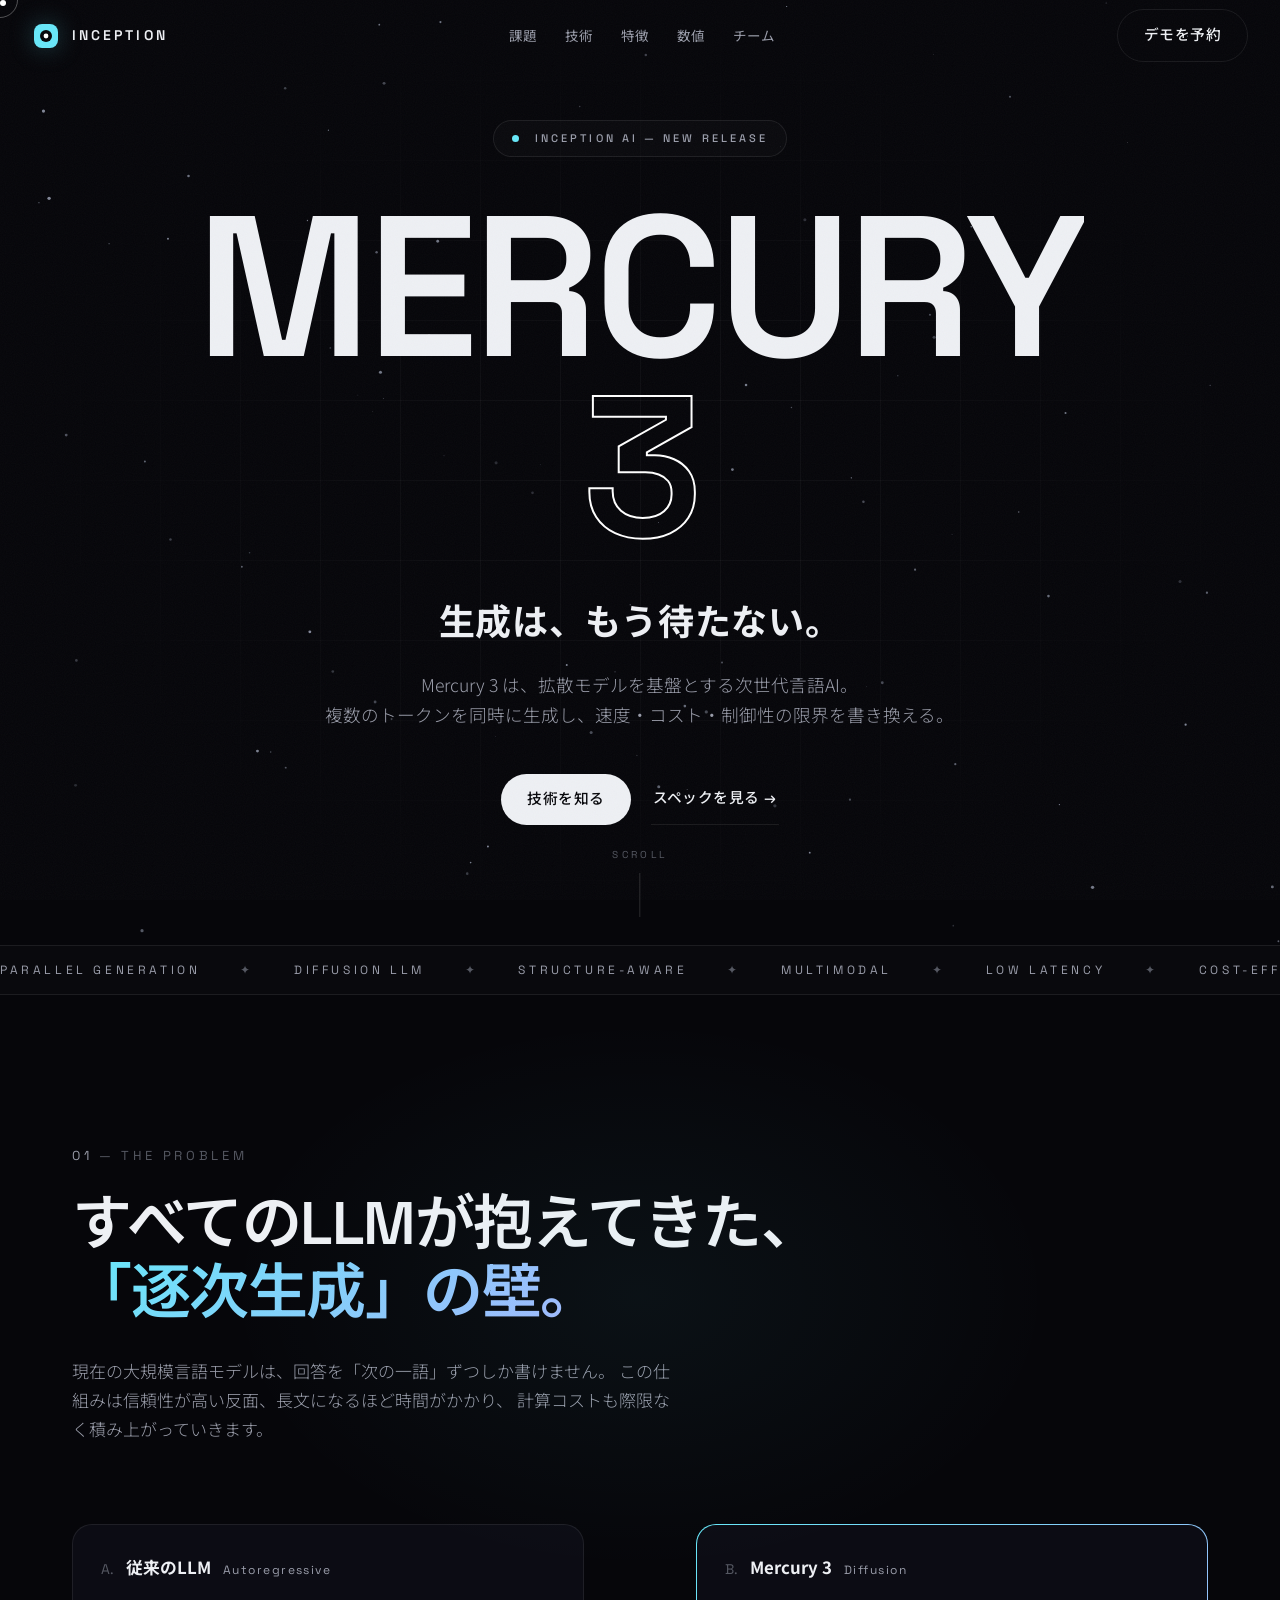
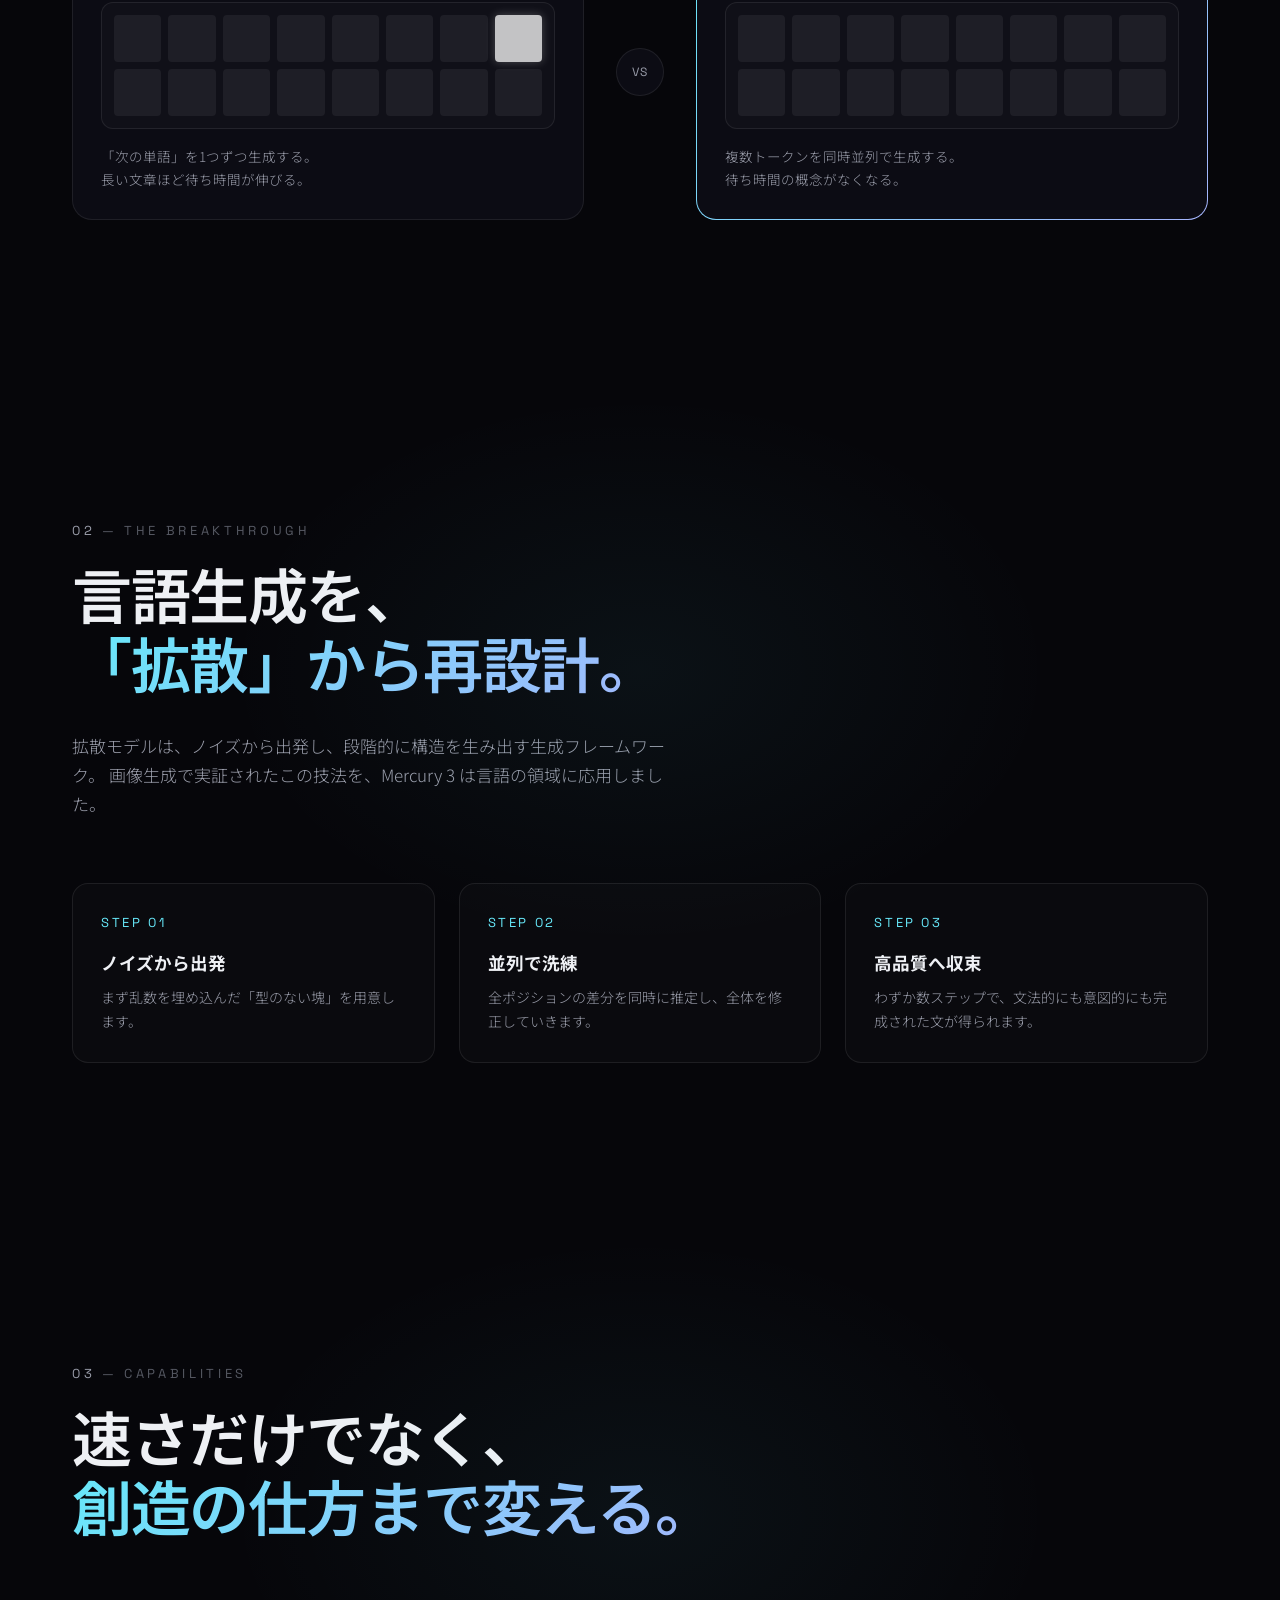
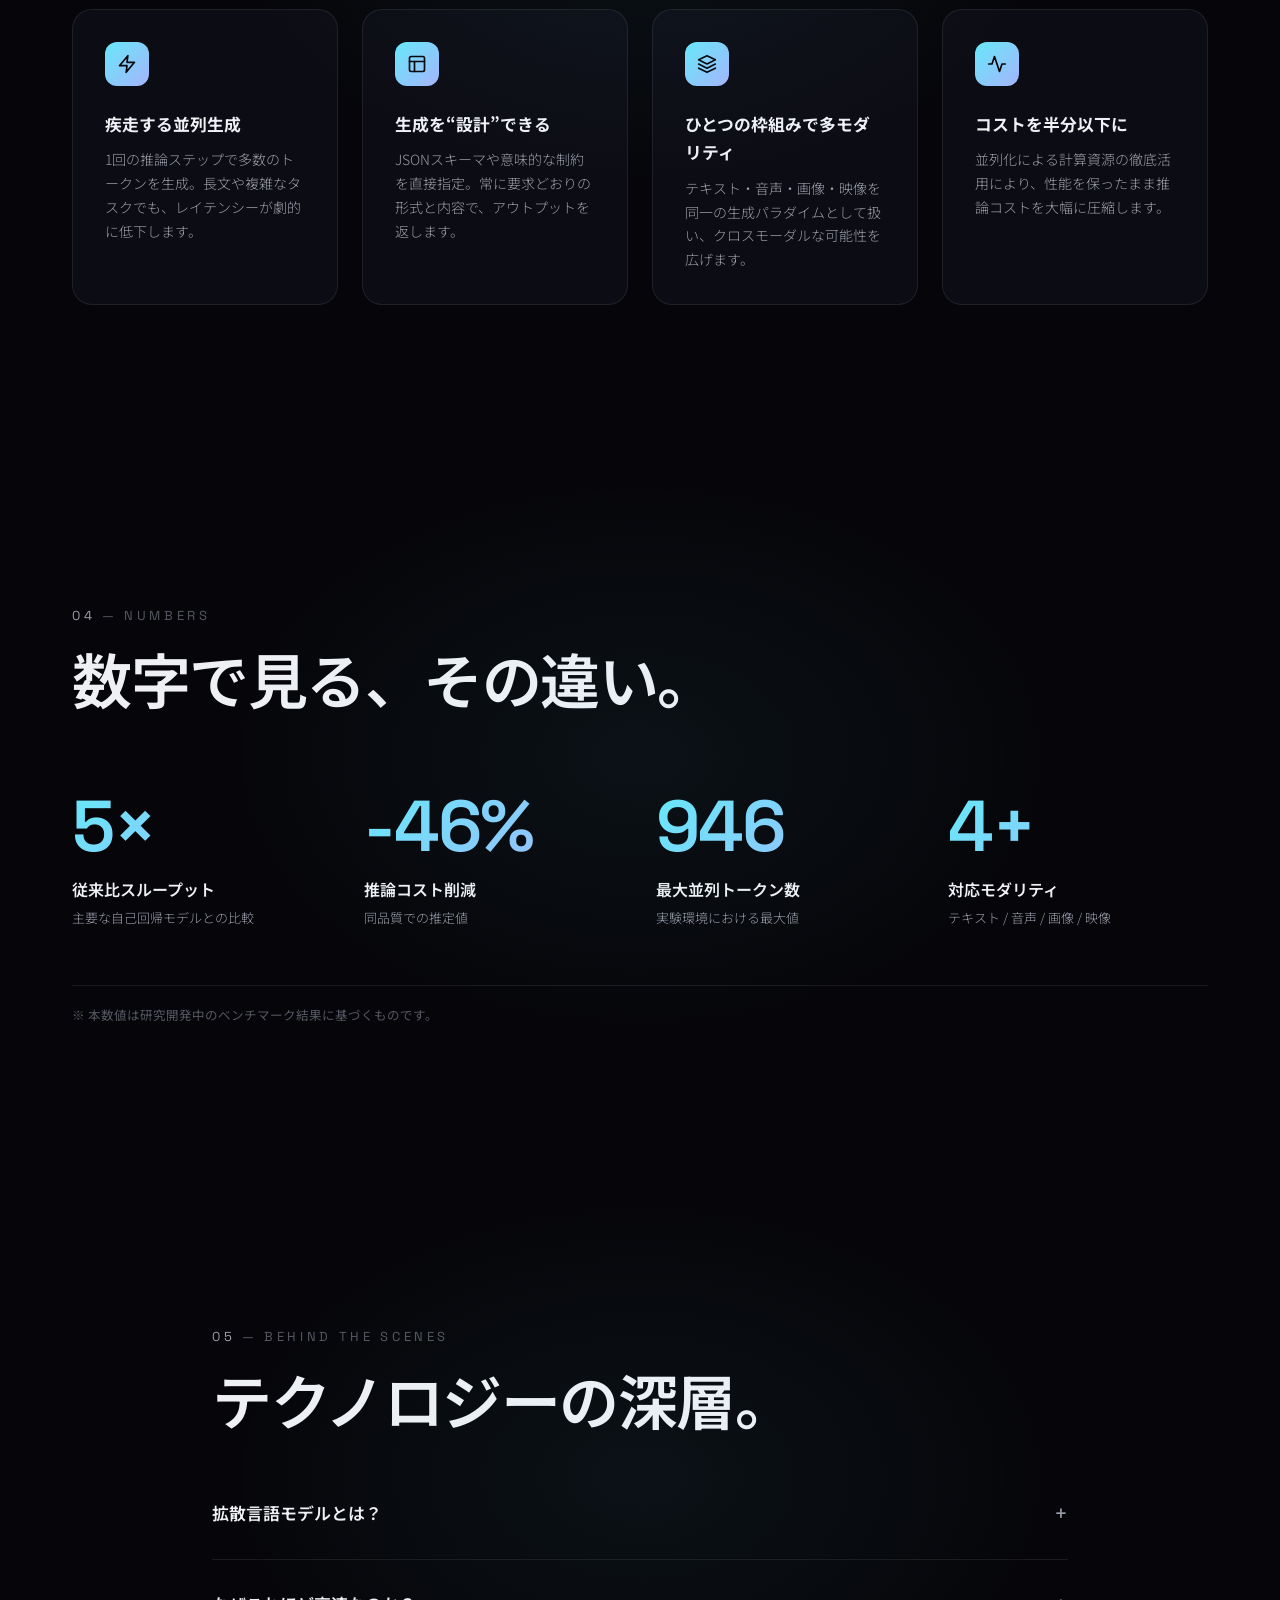
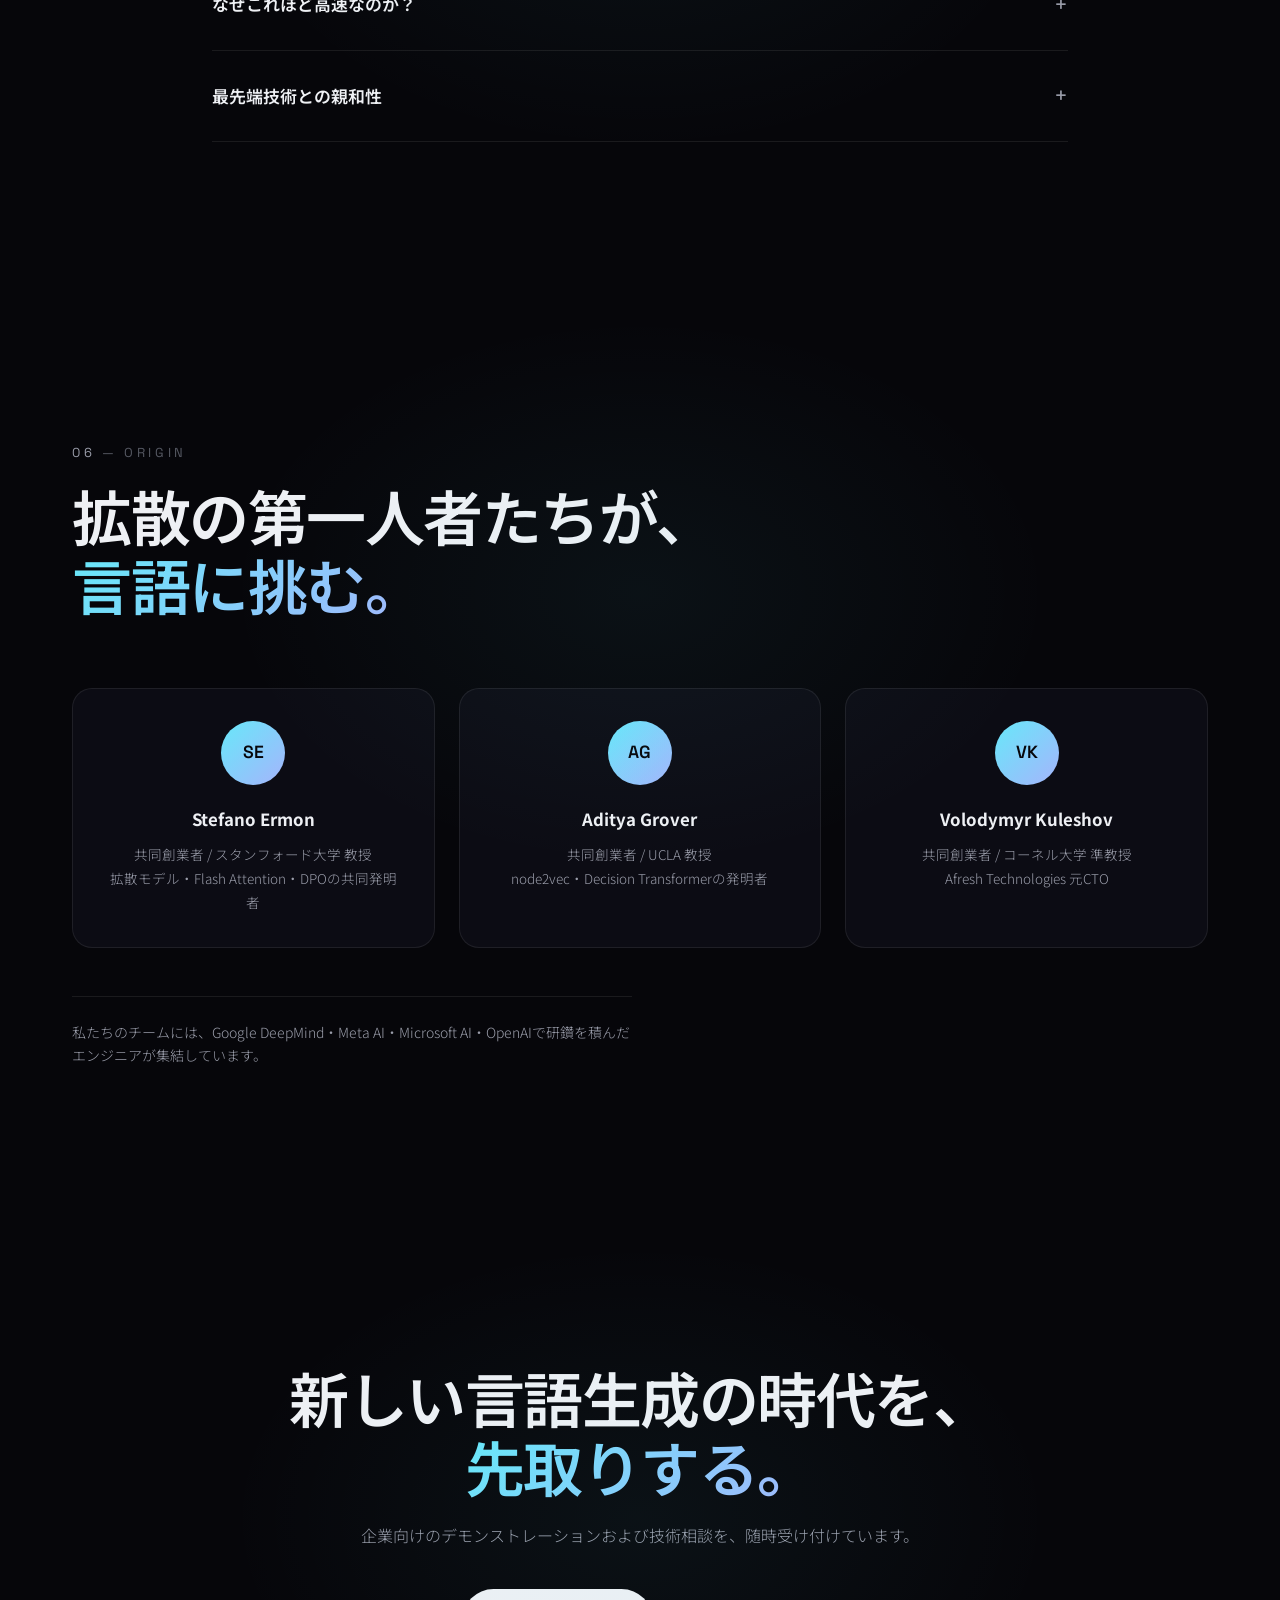
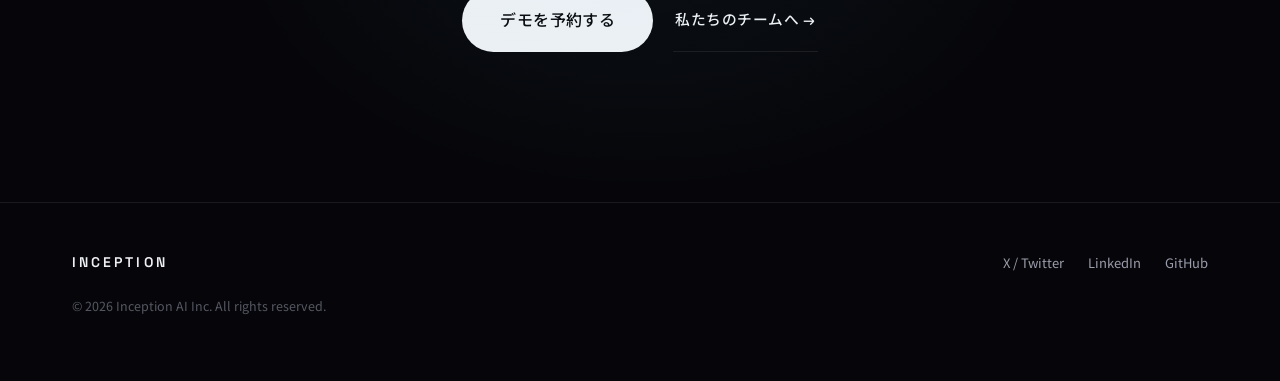
==== commit a62bf405: "fix mail" ====
--- a/mercury3.html
+++ b/mercury3.html
@@ -919,7 +919,7 @@
       <h2 class="section-title reveal">新しい言語生成の時代を、<br /><span class="grad-text">先取りする。</span></h2>
       <p class="reveal">企業向けのデモンストレーションおよび技術相談を、随時受け付けています。</p>
       <div class="cta-actions reveal">
-        <a href="mailto:hello@inception.ai" class="btn btn-primary btn-lg">デモを予約する</a>
+        <a href="https://www.inceptionlabs.ai/models" class="btn btn-primary btn-lg">デモを予約する</a>
         <a href="#team" class="btn btn-text">私たちのチームへ →</a>
       </div>
     </div>
